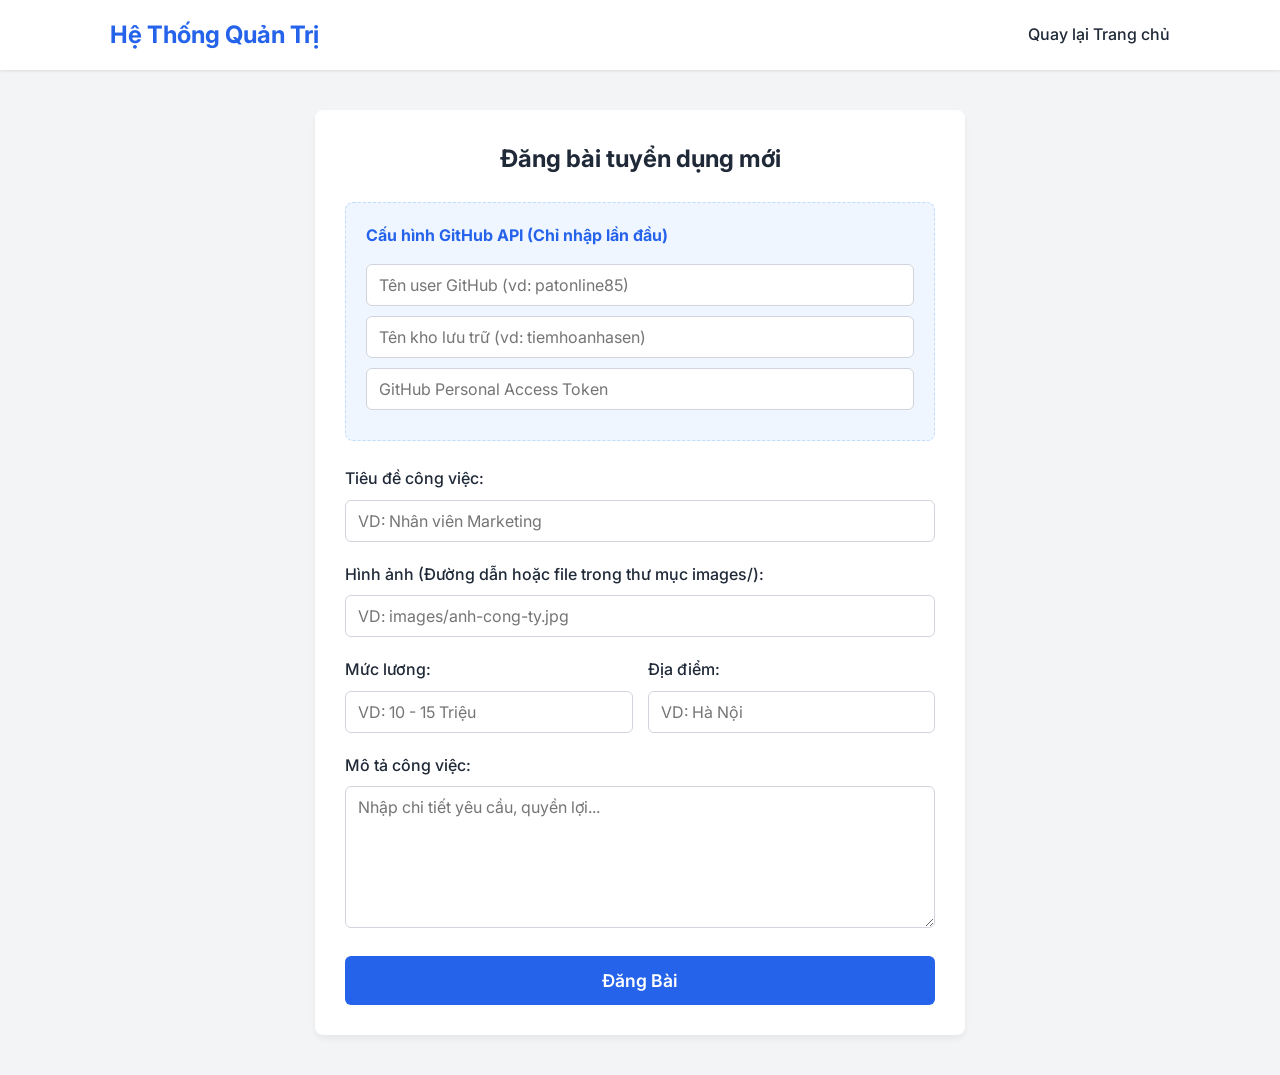
==== admin.html @ e6a10d73 "Add files via upload" ====
<!DOCTYPE html>
<html lang="vi">
<head>
    <meta charset="UTF-8">
    <meta name="viewport" content="width=device-width, initial-scale=1.0">
    <title>Quản Trị - Thêm Bài Viết</title>
    <link rel="stylesheet" href="style.css">
    <link href="https://fonts.googleapis.com/css2?family=Inter:wght@400;500;600;700&display=swap" rel="stylesheet">
</head>
<body>
    <header class="header admin-header">
        <div class="container">
            <h1>Hệ Thống Quản Trị</h1>
            <nav>
                <a href="index.html">Quay lại Trang chủ</a>
            </nav>
        </div>
    </header>

    <main class="container admin-container">
        <div class="admin-card">
            <h2>Đăng bài tuyển dụng mới</h2>
            
            <!-- Khu vực cấu hình GitHub -->
            <div class="settings-group">
                <h3>Cấu hình GitHub API (Chỉ nhập lần đầu)</h3>
                <input type="text" id="gh-owner" placeholder="Tên user GitHub (vd: patonline85)" required>
                <input type="text" id="gh-repo" placeholder="Tên kho lưu trữ (vd: tiemhoanhasen)" required>
                <input type="password" id="gh-token" placeholder="GitHub Personal Access Token" required>
            </div>

            <form id="post-form">
                <div class="form-group">
                    <label for="title">Tiêu đề công việc:</label>
                    <input type="text" id="title" required placeholder="VD: Nhân viên Marketing">
                </div>
                
                <div class="form-group">
                    <label for="image">Hình ảnh (Đường dẫn hoặc file trong thư mục images/):</label>
                    <input type="text" id="image" required placeholder="VD: images/anh-cong-ty.jpg">
                </div>

                <div class="form-group row">
                    <div class="col">
                        <label for="salary">Mức lương:</label>
                        <input type="text" id="salary" required placeholder="VD: 10 - 15 Triệu">
                    </div>
                    <div class="col">
                        <label for="location">Địa điểm:</label>
                        <input type="text" id="location" required placeholder="VD: Hà Nội">
                    </div>
                </div>

                <div class="form-group">
                    <label for="content">Mô tả công việc:</label>
                    <textarea id="content" rows="6" required placeholder="Nhập chi tiết yêu cầu, quyền lợi..."></textarea>
                </div>

                <button type="submit" id="submit-btn" class="btn-submit">Đăng Bài</button>
            </form>
        </div>
    </main>

    <script src="admin.js"></script>
</body>
</html>
---- style.css ----
:root {
    --primary-color: #2563eb;
    --hover-color: #1d4ed8;
    --text-main: #1f2937;
    --text-muted: #6b7280;
    --bg-color: #f3f4f6;
    --white: #ffffff;
    --border-radius: 8px;
}

* {
    margin: 0;
    padding: 0;
    box-sizing: border-box;
    font-family: 'Inter', sans-serif;
}

body {
    background-color: var(--bg-color);
    color: var(--text-main);
    line-height: 1.6;
}

.container {
    max-width: 1100px;
    margin: 0 auto;
    padding: 0 20px;
}

/* Header */
.header {
    background-color: var(--white);
    box-shadow: 0 1px 3px rgba(0,0,0,0.1);
    position: sticky;
    top: 0;
    z-index: 100;
}

.header .container {
    display: flex;
    justify-content: space-between;
    align-items: center;
    height: 70px;
}

.header h1 {
    font-size: 1.5rem;
    color: var(--primary-color);
}

.header nav a {
    text-decoration: none;
    color: var(--text-main);
    margin-left: 20px;
    font-weight: 500;
    transition: color 0.3s;
}

.header nav a:hover {
    color: var(--primary-color);
}

/* Giao diện lưới bài viết (index.html) */
.news-section {
    padding: 40px 0;
}

.section-title {
    margin-bottom: 30px;
    font-size: 1.8rem;
}

.news-grid {
    display: grid;
    grid-template-columns: repeat(auto-fill, minmax(320px, 1fr));
    gap: 24px;
}

.card {
    background: var(--white);
    border-radius: var(--border-radius);
    overflow: hidden;
    box-shadow: 0 4px 6px rgba(0,0,0,0.05);
    transition: transform 0.3s, box-shadow 0.3s;
    display: flex;
    flex-direction: column;
}

.card:hover {
    transform: translateY(-5px);
    box-shadow: 0 10px 15px rgba(0,0,0,0.1);
}

.card-img {
    width: 100%;
    height: 220px;
    object-fit: cover;
}

.card-content {
    padding: 20px;
    flex-grow: 1;
    display: flex;
    flex-direction: column;
}

.card-title {
    font-size: 1.2rem;
    margin-bottom: 10px;
    color: var(--text-main);
}

.card-meta {
    display: flex;
    justify-content: space-between;
    font-size: 0.9rem;
    color: var(--text-muted);
    margin-bottom: 15px;
    font-weight: 500;
}

.card-desc {
    color: var(--text-muted);
    font-size: 0.95rem;
    margin-bottom: 20px;
    display: -webkit-box;
    -webkit-line-clamp: 3;
    -webkit-box-orient: vertical;
    overflow: hidden;
    flex-grow: 1;
}

.btn-readmore {
    display: inline-block;
    padding: 8px 16px;
    background-color: var(--bg-color);
    color: var(--primary-color);
    text-decoration: none;
    border-radius: var(--border-radius);
    font-weight: 600;
    text-align: center;
    transition: background 0.3s;
}

.btn-readmore:hover {
    background-color: var(--primary-color);
    color: var(--white);
}

/* Form Quản trị (admin.html) */
.admin-container {
    padding: 40px 0;
}

.admin-card {
    background: var(--white);
    padding: 30px;
    border-radius: var(--border-radius);
    box-shadow: 0 4px 6px rgba(0,0,0,0.05);
    max-width: 650px;
    margin: 0 auto;
}

.admin-card h2 {
    margin-bottom: 24px;
    text-align: center;
}

.settings-group {
    background: #eff6ff;
    padding: 20px;
    border-radius: var(--border-radius);
    margin-bottom: 25px;
    border: 1px dashed #bfdbfe;
}

.settings-group h3 {
    font-size: 1rem;
    margin-bottom: 15px;
    color: var(--primary-color);
}

.settings-group input {
    margin-bottom: 10px;
}

.form-group {
    margin-bottom: 20px;
}

.form-group.row {
    display: flex;
    gap: 15px;
}

.form-group.row .col {
    flex: 1;
}

label {
    display: block;
    margin-bottom: 8px;
    font-weight: 500;
}

input, textarea {
    width: 100%;
    padding: 10px 12px;
    border: 1px solid #d1d5db;
    border-radius: 6px;
    outline: none;
    font-size: 1rem;
}

input:focus, textarea:focus {
    border-color: var(--primary-color);
}

.btn-submit {
    width: 100%;
    padding: 14px;
    background-color: var(--primary-color);
    color: var(--white);
    border: none;
    border-radius: 6px;
    font-size: 1.1rem;
    font-weight: 600;
    cursor: pointer;
    transition: background 0.3s;
}

.btn-submit:hover {
    background-color: var(--hover-color);
}

.btn-submit:disabled {
    background-color: #93c5fd;
    cursor: not-allowed;
}

/* Footer */
.footer {
    background-color: var(--white);
    padding: 40px 0;
    margin-top: 40px;
    text-align: center;
    border-top: 1px solid #e5e7eb;
}

.footer h2 {
    font-size: 1.3rem;
    margin-bottom: 15px;
}

.footer p {
    color: var(--text-muted);
    margin-bottom: 5px;
}
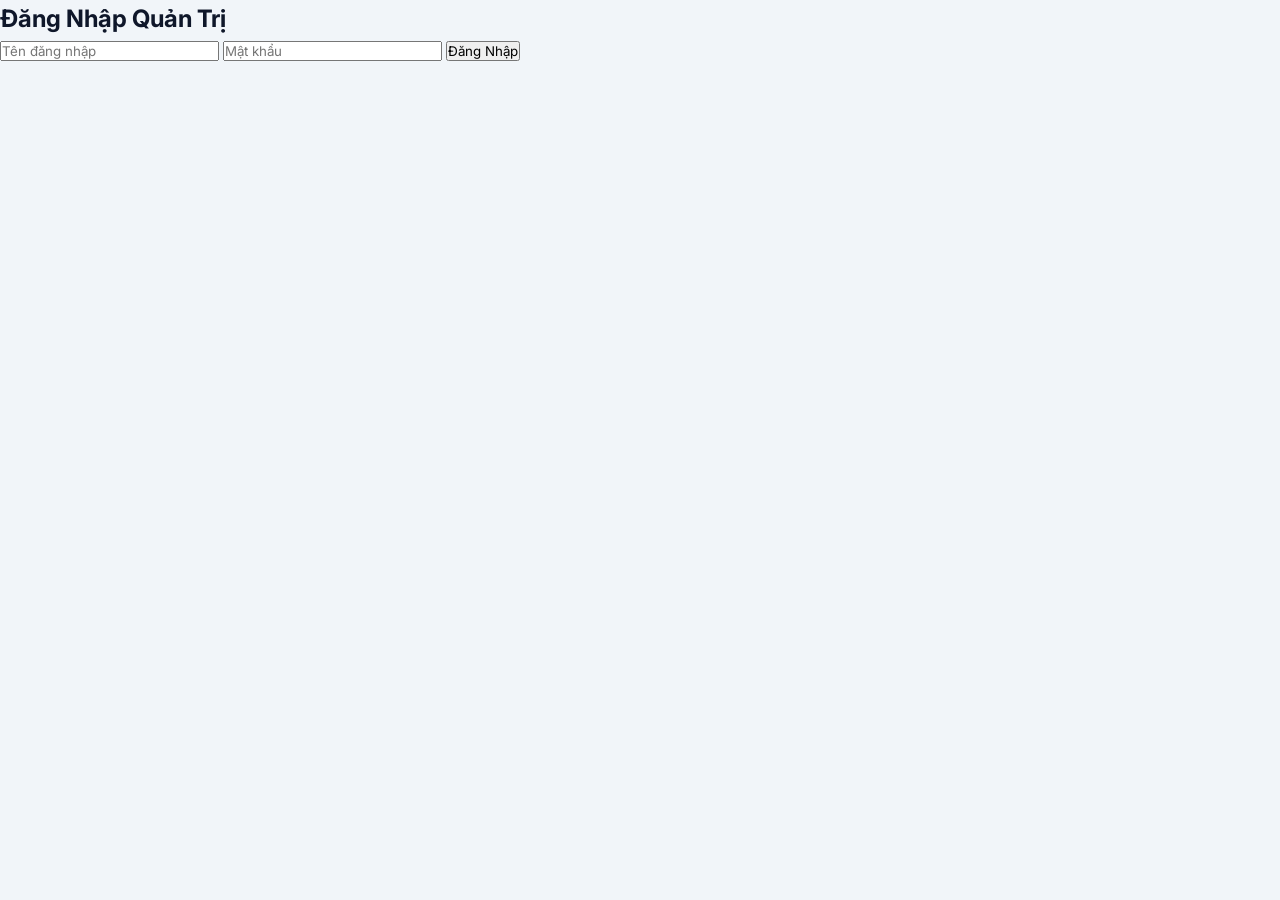
==== commit 9a45fbc4: "Update admin.html" ====
--- a/admin.html
+++ b/admin.html
@@ -3,64 +3,64 @@
 <head>
     <meta charset="UTF-8">
     <meta name="viewport" content="width=device-width, initial-scale=1.0">
-    <title>Quản Trị - Thêm Bài Viết</title>
+    <title>Quản Trị - Tiệm Hoa Nhà Sen</title>
     <link rel="stylesheet" href="style.css">
     <link href="https://fonts.googleapis.com/css2?family=Inter:wght@400;500;600;700&display=swap" rel="stylesheet">
 </head>
-<body>
-    <header class="header admin-header">
-        <div class="container">
-            <h1>Hệ Thống Quản Trị</h1>
-            <nav>
-                <a href="index.html">Quay lại Trang chủ</a>
-            </nav>
-        </div>
-    </header>
+<body class="admin-bg">
 
-    <main class="container admin-container">
-        <div class="admin-card">
-            <h2>Đăng bài tuyển dụng mới</h2>
-            
-            <!-- Khu vực cấu hình GitHub -->
-            <div class="settings-group">
-                <h3>Cấu hình GitHub API (Chỉ nhập lần đầu)</h3>
-                <input type="text" id="gh-owner" placeholder="Tên user GitHub (vd: patonline85)" required>
-                <input type="text" id="gh-repo" placeholder="Tên kho lưu trữ (vd: tiemhoanhasen)" required>
-                <input type="password" id="gh-token" placeholder="GitHub Personal Access Token" required>
-            </div>
-
-            <form id="post-form">
-                <div class="form-group">
-                    <label for="title">Tiêu đề công việc:</label>
-                    <input type="text" id="title" required placeholder="VD: Nhân viên Marketing">
-                </div>
-                
-                <div class="form-group">
-                    <label for="image">Hình ảnh (Đường dẫn hoặc file trong thư mục images/):</label>
-                    <input type="text" id="image" required placeholder="VD: images/anh-cong-ty.jpg">
-                </div>
-
-                <div class="form-group row">
-                    <div class="col">
-                        <label for="salary">Mức lương:</label>
-                        <input type="text" id="salary" required placeholder="VD: 10 - 15 Triệu">
-                    </div>
-                    <div class="col">
-                        <label for="location">Địa điểm:</label>
-                        <input type="text" id="location" required placeholder="VD: Hà Nội">
-                    </div>
-                </div>
-
-                <div class="form-group">
-                    <label for="content">Mô tả công việc:</label>
-                    <textarea id="content" rows="6" required placeholder="Nhập chi tiết yêu cầu, quyền lợi..."></textarea>
-                </div>
-
-                <button type="submit" id="submit-btn" class="btn-submit">Đăng Bài</button>
+    <!-- MÀN HÌNH ĐĂNG NHẬP -->
+    <div id="login-screen" class="login-container">
+        <div class="login-box">
+            <h2>Đăng Nhập Quản Trị</h2>
+            <form id="login-form">
+                <input type="text" id="username" placeholder="Tên đăng nhập" required>
+                <input type="password" id="password" placeholder="Mật khẩu" required>
+                <p id="login-error" class="error-msg" style="display: none;">Sai tài khoản hoặc mật khẩu!</p>
+                <button type="submit" class="btn-submit">Đăng Nhập</button>
             </form>
         </div>
-    </main>
+    </div>
+
+    <!-- MÀN HÌNH SOẠN THẢO (Ẩn mặc định) -->
+    <div id="editor-screen" class="editor-container" style="display: none;">
+        <header class="header admin-header">
+            <div class="container header-content">
+                <h1>Hệ Thống Đăng Bài</h1>
+                <button id="logout-btn" class="btn-logout">Đăng Xuất</button>
+            </div>
+        </header>
+
+        <main class="container">
+            <div class="admin-card">
+                <h2>Soạn bài tuyển dụng</h2>
+                <form id="post-form">
+                    <div class="form-group">
+                        <label>Tiêu đề bài viết:</label>
+                        <input type="text" id="title" required placeholder="VD: Tuyển nhân viên bán hàng...">
+                    </div>
+                    
+                    <div class="form-group">
+                        <label>Hình ảnh (Tên file trong thư mục images/ hoặc Link ảnh):</label>
+                        <input type="text" id="image" required placeholder="VD: images/anh-tuyen-dung.jpg">
+                    </div>
+
+                    <div class="form-group">
+                        <label>Nội dung (Copy & Paste từ Facebook):</label>
+                        <!-- Textarea được làm lớn hơn để dán bài dài -->
+                        <textarea id="content" rows="12" required placeholder="Dán nội dung tuyển dụng vào đây..."></textarea>
+                    </div>
+
+                    <!-- Ẩn 2 trường này đi và gán giá trị mặc định trong JS để index.html không bị lỗi giao diện -->
+                    <input type="hidden" id="salary" value="Thỏa thuận">
+                    <input type="hidden" id="location" value="Hải Phòng">
+
+                    <button type="submit" id="submit-btn" class="btn-submit">🚀 Đăng Bài Lên Website</button>
+                </form>
+            </div>
+        </main>
+    </div>
 
     <script src="admin.js"></script>
 </body>
-</html>+</html>
--- a/style.css
+++ b/style.css
@@ -1,11 +1,17 @@
 :root {
     --primary-color: #2563eb;
-    --hover-color: #1d4ed8;
-    --text-main: #1f2937;
-    --text-muted: #6b7280;
-    --bg-color: #f3f4f6;
+    --primary-dark: #1e40af;
+    --secondary-color: #f8fafc;
+    --text-main: #0f172a;
+    --text-muted: #64748b;
+    --bg-color: #f1f5f9;
     --white: #ffffff;
-    --border-radius: 8px;
+    --border-radius: 12px;
+    
+    /* Footer colors */
+    --footer-bg: #0f172a;
+    --footer-text: #94a3b8;
+    --footer-heading: #f8fafc;
 }
 
 * {
@@ -22,107 +28,185 @@
 }
 
 .container {
-    max-width: 1100px;
+    max-width: 1200px;
     margin: 0 auto;
     padding: 0 20px;
 }
 
-/* Header */
+/* Header & Logo */
 .header {
     background-color: var(--white);
-    box-shadow: 0 1px 3px rgba(0,0,0,0.1);
+    box-shadow: 0 4px 20px rgba(0,0,0,0.05);
     position: sticky;
     top: 0;
-    z-index: 100;
-}
-
-.header .container {
+    z-index: 1000;
+}
+
+.header-content {
     display: flex;
     justify-content: space-between;
     align-items: center;
-    height: 70px;
-}
-
-.header h1 {
-    font-size: 1.5rem;
-    color: var(--primary-color);
+    height: 80px;
+}
+
+.brand {
+    display: flex;
+    align-items: center;
+    gap: 12px;
+}
+
+.logo {
+    height: 45px;
+    width: auto;
+    border-radius: 8px; /* Bo cong góc logo nếu cần */
+    object-fit: contain;
+}
+
+.brand h1 {
+    font-size: 1.4rem;
+    font-weight: 800;
+    color: var(--text-main);
+    letter-spacing: -0.5px;
+}
+
+.header nav {
+    display: flex;
+    align-items: center;
+    gap: 25px;
 }
 
 .header nav a {
     text-decoration: none;
-    color: var(--text-main);
-    margin-left: 20px;
-    font-weight: 500;
-    transition: color 0.3s;
-}
-
-.header nav a:hover {
+    color: var(--text-muted);
+    font-weight: 600;
+    transition: all 0.3s ease;
+}
+
+.header nav a:hover, .header nav a.active {
     color: var(--primary-color);
 }
 
-/* Giao diện lưới bài viết (index.html) */
+.btn-contact-nav {
+    background-color: var(--primary-color);
+    color: var(--white) !important;
+    padding: 10px 20px;
+    border-radius: 30px;
+    box-shadow: 0 4px 12px rgba(37, 99, 235, 0.2);
+}
+
+.btn-contact-nav:hover {
+    background-color: var(--primary-dark);
+    transform: translateY(-2px);
+}
+
+/* Hero Banner */
+.hero {
+    background: linear-gradient(135deg, var(--primary-color) 0%, var(--primary-dark) 100%);
+    color: var(--white);
+    padding: 80px 0;
+    text-align: center;
+    margin-bottom: 50px;
+}
+
+.hero-content h2 {
+    font-size: 2.8rem;
+    font-weight: 800;
+    margin-bottom: 20px;
+    letter-spacing: -1px;
+}
+
+.hero-content p {
+    font-size: 1.1rem;
+    max-width: 600px;
+    margin: 0 auto;
+    opacity: 0.9;
+}
+
+/* Section Header */
+.section-header {
+    text-align: center;
+    margin-bottom: 40px;
+}
+
+.section-title {
+    font-size: 2rem;
+    font-weight: 800;
+    color: var(--text-main);
+}
+
+.title-line {
+    width: 60px;
+    height: 4px;
+    background-color: var(--primary-color);
+    margin: 15px auto 0;
+    border-radius: 2px;
+}
+
+/* News Grid & Cards */
 .news-section {
-    padding: 40px 0;
-}
-
-.section-title {
-    margin-bottom: 30px;
-    font-size: 1.8rem;
+    padding-bottom: 60px;
 }
 
 .news-grid {
     display: grid;
-    grid-template-columns: repeat(auto-fill, minmax(320px, 1fr));
-    gap: 24px;
+    grid-template-columns: repeat(auto-fill, minmax(340px, 1fr));
+    gap: 30px;
 }
 
 .card {
     background: var(--white);
     border-radius: var(--border-radius);
     overflow: hidden;
-    box-shadow: 0 4px 6px rgba(0,0,0,0.05);
-    transition: transform 0.3s, box-shadow 0.3s;
+    box-shadow: 0 10px 25px rgba(0,0,0,0.04);
+    transition: all 0.4s ease;
     display: flex;
     flex-direction: column;
+    border: 1px solid rgba(0,0,0,0.02);
 }
 
 .card:hover {
-    transform: translateY(-5px);
-    box-shadow: 0 10px 15px rgba(0,0,0,0.1);
+    transform: translateY(-8px);
+    box-shadow: 0 20px 40px rgba(0,0,0,0.08);
 }
 
 .card-img {
     width: 100%;
-    height: 220px;
+    height: 240px;
     object-fit: cover;
+    border-bottom: 1px solid #f1f5f9;
 }
 
 .card-content {
-    padding: 20px;
+    padding: 25px;
     flex-grow: 1;
     display: flex;
     flex-direction: column;
 }
 
 .card-title {
-    font-size: 1.2rem;
-    margin-bottom: 10px;
-    color: var(--text-main);
+    font-size: 1.3rem;
+    font-weight: 700;
+    margin-bottom: 15px;
+    color: var(--text-main);
+    line-height: 1.4;
 }
 
 .card-meta {
     display: flex;
     justify-content: space-between;
-    font-size: 0.9rem;
-    color: var(--text-muted);
-    margin-bottom: 15px;
-    font-weight: 500;
+    font-size: 0.95rem;
+    background: var(--secondary-color);
+    padding: 12px 15px;
+    border-radius: 8px;
+    margin-bottom: 20px;
+    font-weight: 600;
+    color: var(--text-main);
 }
 
 .card-desc {
     color: var(--text-muted);
-    font-size: 0.95rem;
-    margin-bottom: 20px;
+    font-size: 1rem;
+    margin-bottom: 25px;
     display: -webkit-box;
     -webkit-line-clamp: 3;
     -webkit-box-orient: vertical;
@@ -131,128 +215,166 @@
 }
 
 .btn-readmore {
-    display: inline-block;
-    padding: 8px 16px;
-    background-color: var(--bg-color);
+    display: block;
+    width: 100%;
+    padding: 12px;
+    background-color: var(--secondary-color);
     color: var(--primary-color);
     text-decoration: none;
-    border-radius: var(--border-radius);
+    border-radius: 8px;
     font-weight: 600;
     text-align: center;
-    transition: background 0.3s;
-}
-
-.btn-readmore:hover {
+    transition: all 0.3s ease;
+}
+
+.card:hover .btn-readmore {
     background-color: var(--primary-color);
     color: var(--white);
 }
 
-/* Form Quản trị (admin.html) */
-.admin-container {
+/* Footer (Hiện đại, tối màu) */
+.footer {
+    background-color: var(--footer-bg);
+    color: var(--footer-text);
+    padding: 80px 0 0 0;
+}
+
+.footer-grid {
+    display: grid;
+    grid-template-columns: repeat(auto-fit, minmax(280px, 1fr));
+    gap: 50px;
+    margin-bottom: 60px;
+}
+
+.footer-col h2, .footer-col h3 {
+    color: var(--footer-heading);
+    margin-bottom: 20px;
+    font-weight: 700;
+}
+
+.logo-footer {
+    height: 40px;
+    object-fit: contain;
+    border-radius: 50%; /* Bạn có thể thêm dòng này để logo bo tròn đồng bộ với các icon */
+}
+
+.brand-desc {
+    line-height: 1.8;
+}
+
+.contact-info ul {
+    list-style: none;
+}
+
+.contact-info li {
+    display: flex;
+    align-items: flex-start;
+    gap: 12px;
+    margin-bottom: 15px;
+}
+
+.contact-info a {
+    color: var(--footer-text);
+    text-decoration: none;
+    transition: color 0.3s;
+}
+
+.contact-info a:hover {
+    color: var(--white);
+}
+
+/* Biểu tượng Mạng xã hội */
+.social-info p {
+    margin-bottom: 20px;
+}
+
+.social-icons {
+    display: flex;
+    gap: 15px;
+}
+
+.social-btn {
+    display: flex;
+    align-items: center;
+    justify-content: center;
+    width: 45px;
+    height: 45px;
+    background-color: rgba(255, 255, 255, 0.05);
+    color: var(--white);
+    border-radius: 50%;
+    text-decoration: none;
+    transition: all 0.3s ease;
+}
+
+.social-btn:hover {
+    transform: translateY(-5px);
+}
+
+.social-btn.facebook:hover {
+    background-color: #1877F2;
+    box-shadow: 0 5px 15px rgba(24, 119, 242, 0.4);
+}
+
+.social-btn.messenger:hover {
+    background: linear-gradient(45deg, #00B2FF, #006AFF);
+    box-shadow: 0 5px 15px rgba(0, 178, 255, 0.4);
+}
+
+.social-btn.zalo {
+    font-weight: 800;
+    font-size: 0.85rem;
+    letter-spacing: 0.5px;
+}
+
+.social-btn.zalo:hover {
+    background-color: #0068FF;
+    box-shadow: 0 5px 15px rgba(0, 104, 255, 0.4);
+}
+
+.footer-bottom {
+    text-align: center;
+    padding: 25px 0;
+    border-top: 1px solid rgba(255, 255, 255, 0.05);
+    font-size: 0.9rem;
+}
+
+/* Loading Spinner */
+.loading-state {
+    grid-column: 1 / -1;
+    text-align: center;
     padding: 40px 0;
-}
-
-.admin-card {
-    background: var(--white);
-    padding: 30px;
-    border-radius: var(--border-radius);
-    box-shadow: 0 4px 6px rgba(0,0,0,0.05);
-    max-width: 650px;
-    margin: 0 auto;
-}
-
-.admin-card h2 {
-    margin-bottom: 24px;
-    text-align: center;
-}
-
-.settings-group {
-    background: #eff6ff;
-    padding: 20px;
-    border-radius: var(--border-radius);
-    margin-bottom: 25px;
-    border: 1px dashed #bfdbfe;
-}
-
-.settings-group h3 {
-    font-size: 1rem;
-    margin-bottom: 15px;
-    color: var(--primary-color);
-}
-
-.settings-group input {
-    margin-bottom: 10px;
-}
-
-.form-group {
-    margin-bottom: 20px;
-}
-
-.form-group.row {
-    display: flex;
-    gap: 15px;
-}
-
-.form-group.row .col {
-    flex: 1;
-}
-
-label {
-    display: block;
-    margin-bottom: 8px;
-    font-weight: 500;
-}
-
-input, textarea {
-    width: 100%;
-    padding: 10px 12px;
-    border: 1px solid #d1d5db;
-    border-radius: 6px;
-    outline: none;
-    font-size: 1rem;
-}
-
-input:focus, textarea:focus {
-    border-color: var(--primary-color);
-}
-
-.btn-submit {
-    width: 100%;
-    padding: 14px;
-    background-color: var(--primary-color);
-    color: var(--white);
-    border: none;
-    border-radius: 6px;
-    font-size: 1.1rem;
-    font-weight: 600;
-    cursor: pointer;
-    transition: background 0.3s;
-}
-
-.btn-submit:hover {
-    background-color: var(--hover-color);
-}
-
-.btn-submit:disabled {
-    background-color: #93c5fd;
-    cursor: not-allowed;
-}
-
-/* Footer */
-.footer {
-    background-color: var(--white);
-    padding: 40px 0;
-    margin-top: 40px;
-    text-align: center;
-    border-top: 1px solid #e5e7eb;
-}
-
-.footer h2 {
-    font-size: 1.3rem;
-    margin-bottom: 15px;
-}
-
-.footer p {
     color: var(--text-muted);
-    margin-bottom: 5px;
-}+}
+
+.spinner {
+    width: 40px;
+    height: 40px;
+    border: 4px solid var(--secondary-color);
+    border-top: 4px solid var(--primary-color);
+    border-radius: 50%;
+    margin: 0 auto 15px;
+    animation: spin 1s linear infinite;
+}
+
+@keyframes spin {
+    0% { transform: rotate(0deg); }
+    100% { transform: rotate(360deg); }
+}
+
+/* Responsive */
+@media (max-width: 768px) {
+    .header-content {
+        flex-direction: column;
+        height: auto;
+        padding: 15px 0;
+        gap: 15px;
+    }
+    
+    .hero {
+        padding: 50px 0;
+    }
+    
+    .hero-content h2 {
+        font-size: 2rem;
+    }
+}
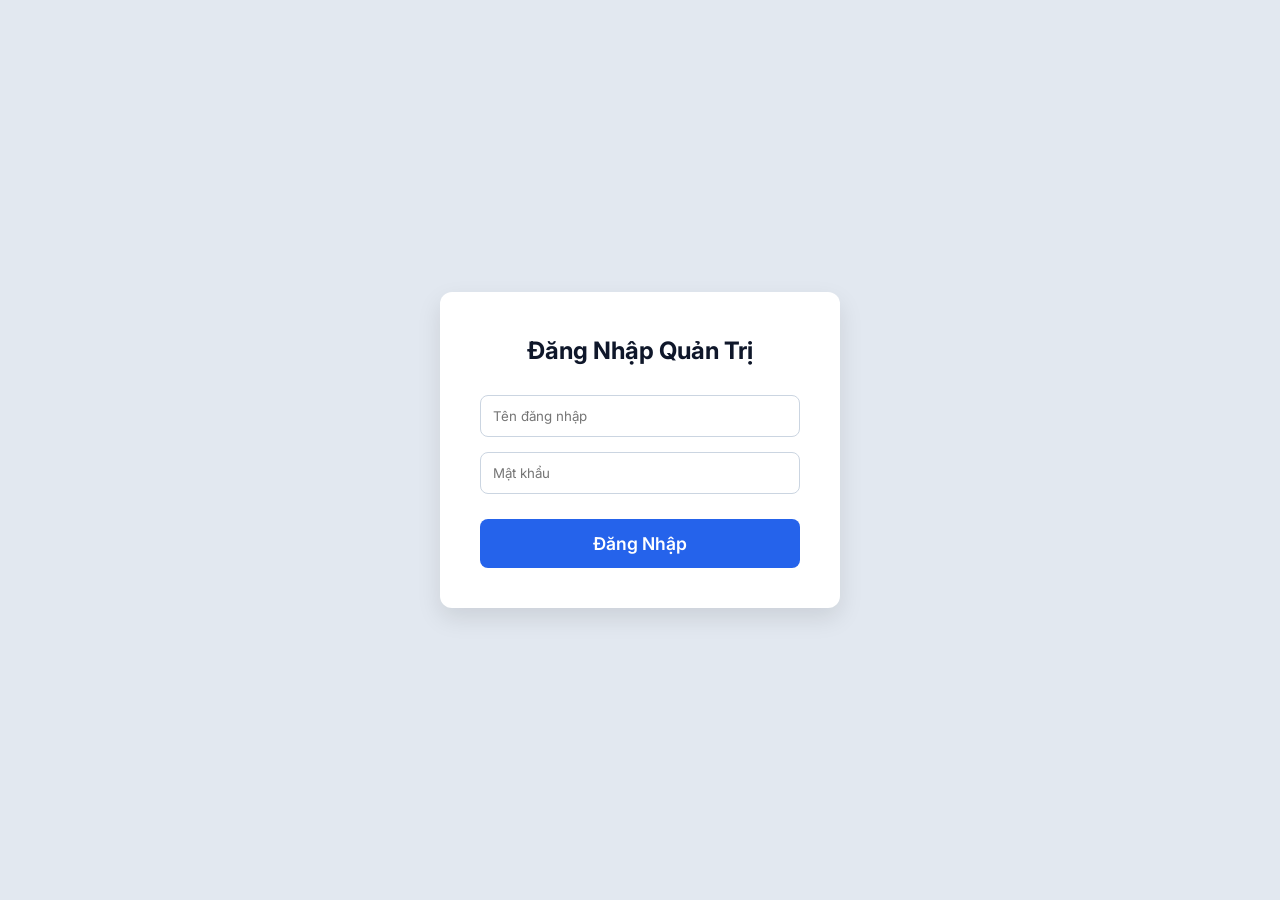
==== commit 91b4c34c: "Update admin.html" ====
--- a/admin.html
+++ b/admin.html
@@ -3,7 +3,7 @@
 <head>
     <meta charset="UTF-8">
     <meta name="viewport" content="width=device-width, initial-scale=1.0">
-    <title>Quản Trị - Tiệm Hoa Nhà Sen</title>
+    <title>Quản Trị</title>
     <link rel="stylesheet" href="style.css">
     <link href="https://fonts.googleapis.com/css2?family=Inter:wght@400;500;600;700&display=swap" rel="stylesheet">
 </head>
@@ -22,7 +22,7 @@
         </div>
     </div>
 
-    <!-- MÀN HÌNH SOẠN THẢO (Ẩn mặc định) -->
+    <!-- MÀN HÌNH SOẠN THẢO -->
     <div id="editor-screen" class="editor-container" style="display: none;">
         <header class="header admin-header">
             <div class="container header-content">
@@ -31,7 +31,7 @@
             </div>
         </header>
 
-        <main class="container">
+        <main class="container" style="margin-top: 40px;">
             <div class="admin-card">
                 <h2>Soạn bài tuyển dụng</h2>
                 <form id="post-form">
@@ -40,18 +40,17 @@
                         <input type="text" id="title" required placeholder="VD: Tuyển nhân viên bán hàng...">
                     </div>
                     
+                    <!-- NÚT UPLOAD ẢNH MỚI -->
                     <div class="form-group">
-                        <label>Hình ảnh (Tên file trong thư mục images/ hoặc Link ảnh):</label>
-                        <input type="text" id="image" required placeholder="VD: images/anh-tuyen-dung.jpg">
+                        <label>Tải lên Hình ảnh minh họa:</label>
+                        <input type="file" id="image-upload" accept="image/png, image/jpeg, image/jpg" required>
                     </div>
 
                     <div class="form-group">
                         <label>Nội dung (Copy & Paste từ Facebook):</label>
-                        <!-- Textarea được làm lớn hơn để dán bài dài -->
                         <textarea id="content" rows="12" required placeholder="Dán nội dung tuyển dụng vào đây..."></textarea>
                     </div>
 
-                    <!-- Ẩn 2 trường này đi và gán giá trị mặc định trong JS để index.html không bị lỗi giao diện -->
                     <input type="hidden" id="salary" value="Thỏa thuận">
                     <input type="hidden" id="location" value="Hải Phòng">
 
--- a/style.css
+++ b/style.css
@@ -378,3 +378,145 @@
         font-size: 2rem;
     }
 }
+
+/* --- GIAO DIỆN ĐĂNG NHẬP --- */
+.admin-bg {
+    background-color: #e2e8f0;
+}
+
+.login-container {
+    display: flex;
+    justify-content: center;
+    align-items: center;
+    height: 100vh;
+}
+
+.login-box {
+    background: var(--white);
+    padding: 40px;
+    border-radius: var(--border-radius);
+    box-shadow: 0 10px 25px rgba(0,0,0,0.1);
+    width: 100%;
+    max-width: 400px;
+    text-align: center;
+}
+
+.login-box h2 {
+    color: var(--text-main);
+    margin-bottom: 25px;
+}
+
+.login-box input {
+    margin-bottom: 15px;
+    padding: 12px;
+}
+
+.error-msg {
+    color: #ef4444;
+    font-size: 0.9rem;
+    margin-bottom: 15px;
+    font-weight: 500;
+}
+
+.editor-container {
+    padding-bottom: 50px;
+}
+
+.btn-logout {
+    background: #ef4444;
+    color: white;
+    border: none;
+    padding: 8px 16px;
+    border-radius: 6px;
+    cursor: pointer;
+    font-weight: 600;
+    transition: 0.3s;
+}
+
+.btn-logout:hover {
+    background: #dc2626;
+}
+
+/* --- KHÔI PHỤC GIAO DIỆN FORM QUẢN TRỊ --- */
+.admin-card {
+    background: var(--white);
+    padding: 30px;
+    border-radius: var(--border-radius);
+    box-shadow: 0 4px 15px rgba(0,0,0,0.05);
+    max-width: 700px;
+    margin: 0 auto;
+}
+
+.admin-card h2 {
+    margin-bottom: 24px;
+    text-align: center;
+    color: var(--text-main);
+}
+
+.form-group {
+    margin-bottom: 20px;
+}
+
+.form-group label {
+    display: block;
+    margin-bottom: 8px;
+    font-weight: 600;
+    color: var(--text-main);
+}
+
+.form-group input[type="text"],
+.form-group input[type="password"],
+.form-group textarea,
+.form-group input[type="file"] {
+    width: 100%;
+    padding: 12px;
+    border: 1px solid #cbd5e1;
+    border-radius: 8px;
+    outline: none;
+    font-size: 1rem;
+    background-color: var(--white);
+    transition: border-color 0.3s;
+}
+
+.form-group input[type="file"] {
+    padding: 9px;
+    cursor: pointer;
+}
+
+.form-group input:focus, 
+.form-group textarea:focus {
+    border-color: var(--primary-color);
+    box-shadow: 0 0 0 3px rgba(37, 99, 235, 0.1);
+}
+
+.btn-submit {
+    width: 100%;
+    padding: 14px;
+    background-color: var(--primary-color);
+    color: var(--white);
+    border: none;
+    border-radius: 8px;
+    font-size: 1.1rem;
+    font-weight: 600;
+    cursor: pointer;
+    transition: background 0.3s;
+    margin-top: 10px;
+}
+
+.btn-submit:hover {
+    background-color: var(--primary-dark);
+}
+
+.btn-submit:disabled {
+    background-color: #94a3b8;
+    cursor: not-allowed;
+}
+
+/* Fix CSS đăng nhập */
+.login-box input {
+    width: 100%;
+    margin-bottom: 15px;
+    padding: 12px;
+    border: 1px solid #cbd5e1;
+    border-radius: 8px;
+}
